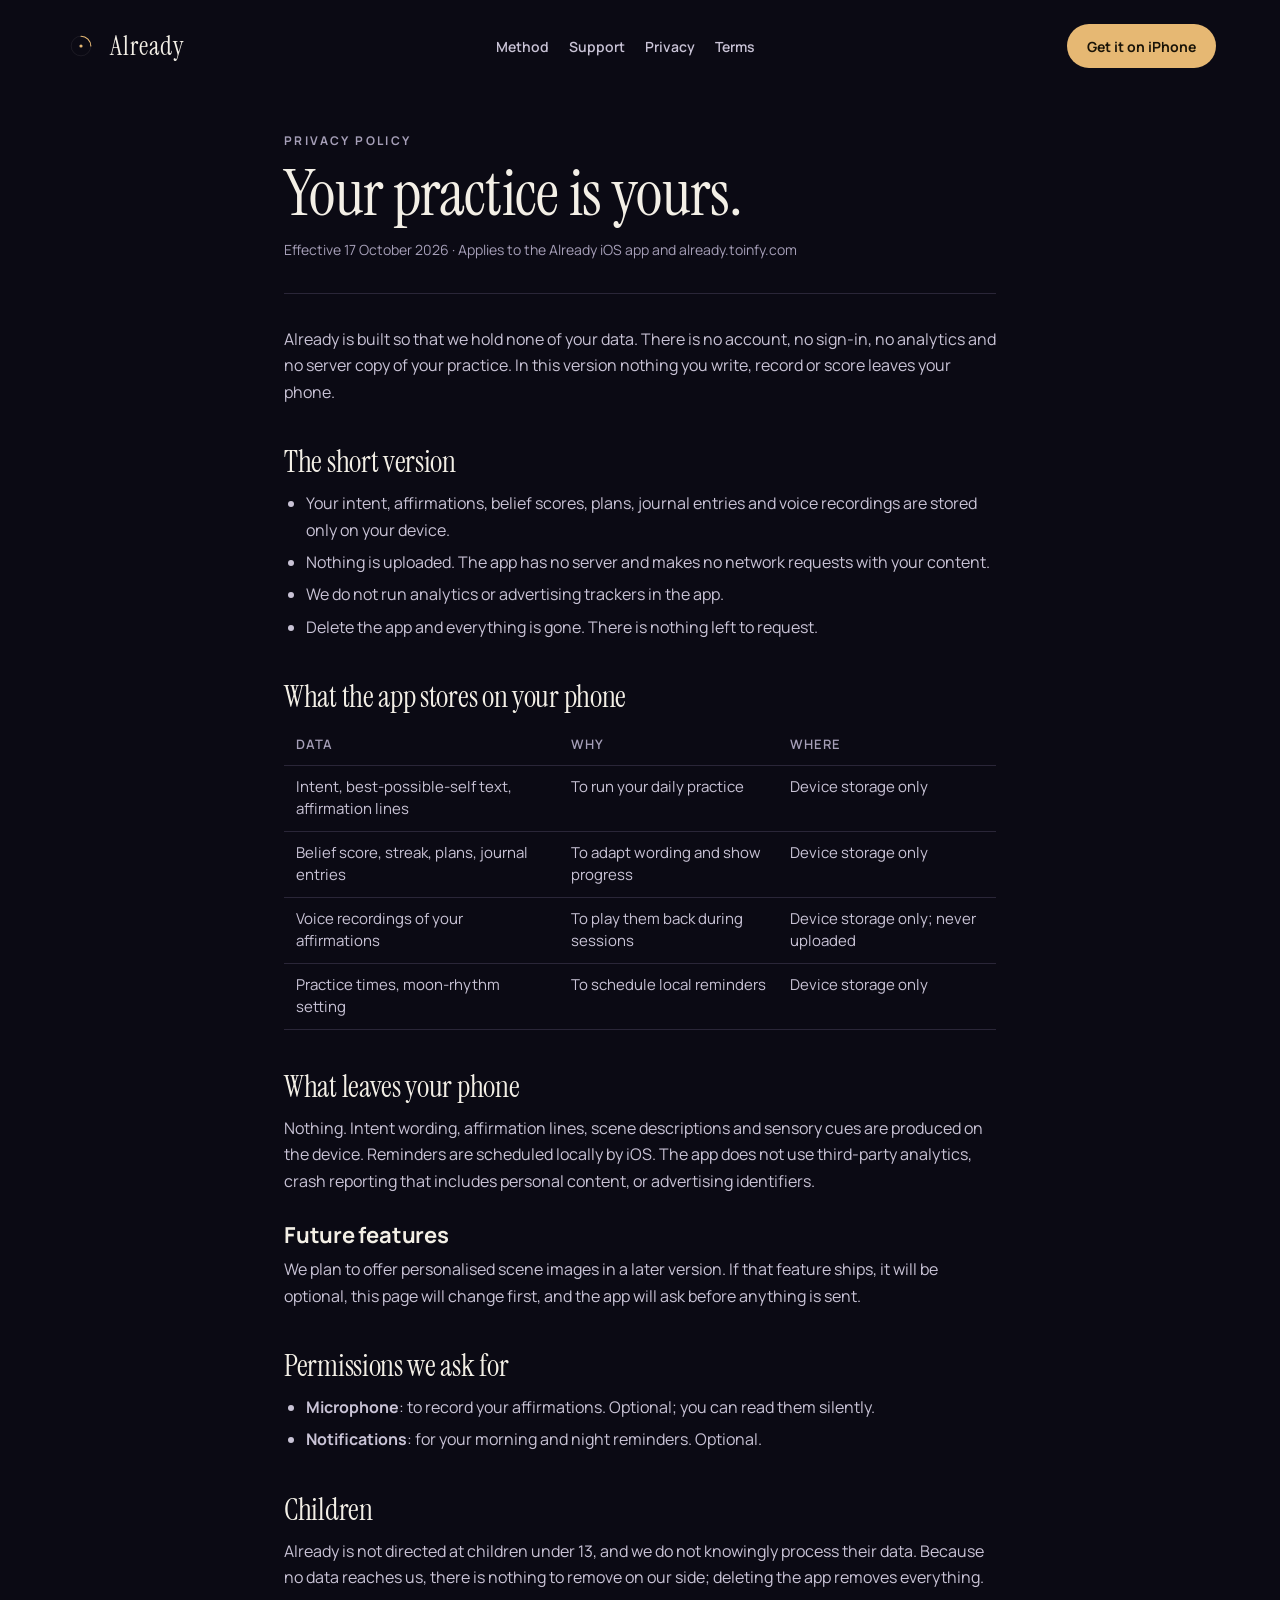
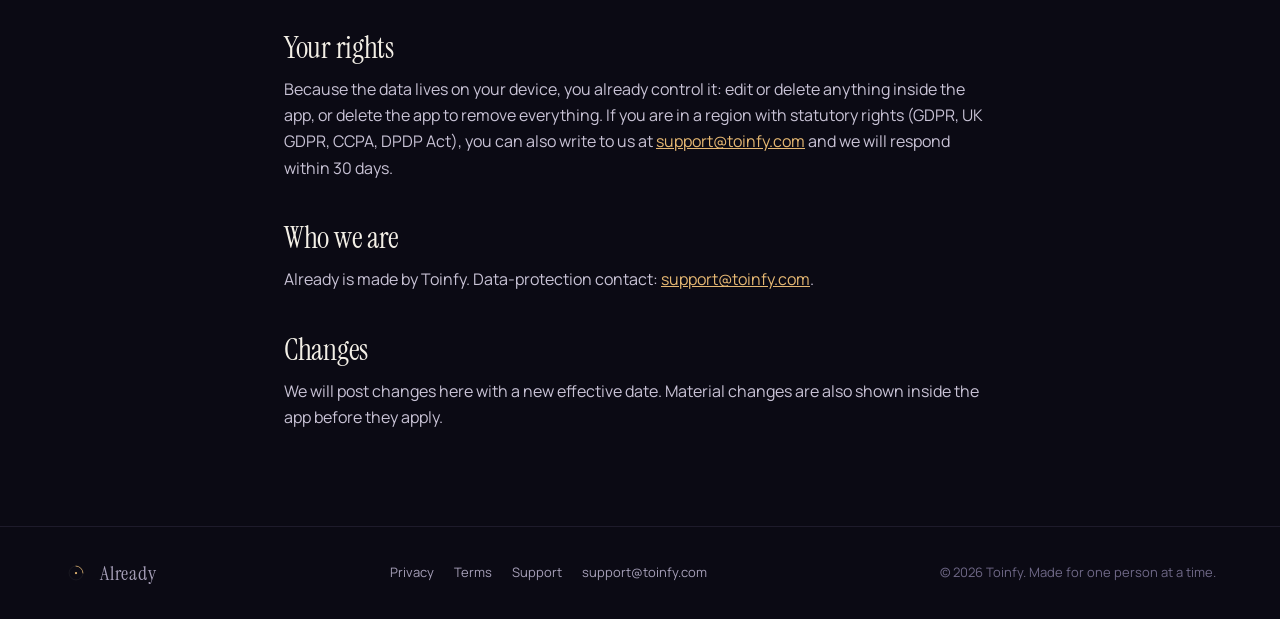
==== privacy.html @ 77ac3ea3 "Already landing site: home, privacy, terms, support" ====
<!doctype html>
<html lang="en">
<head>
<meta charset="utf-8">
<meta name="viewport" content="width=device-width, initial-scale=1">
<title>Privacy policy · Already</title>
<meta name="description" content="How Already handles your intent, voice recordings and journal. No account, nothing leaves your phone.">
<meta name="theme-color" content="#0B0A14">
<link rel="icon" href="favicon.svg" type="image/svg+xml">
<link rel="apple-touch-icon" href="apple-touch-icon.png">
<link rel="preconnect" href="https://fonts.googleapis.com">
<link rel="preconnect" href="https://fonts.gstatic.com" crossorigin>
<link rel="stylesheet" href="https://fonts.googleapis.com/css2?family=Instrument+Serif:ital@0;1&family=Manrope:wght@400;500;600;700&display=swap">
<link rel="stylesheet" href="styles.css">
</head>
<body>
<div class="wrap">
  <header class="site-header">
    <a class="brand" href="index.html" aria-label="Already home"><img src="mark.svg" alt="" width="34" height="34">Already</a>
    <nav class="nav" aria-label="Page">
      <a href="index.html#method">Method</a>
      <a href="support.html">Support</a>
      <a href="privacy.html">Privacy</a>
      <a href="terms.html">Terms</a>
    </nav>
    <a class="btn sm" href="index.html#download">Get it on iPhone</a>
  </header>
</div>
<main class="doc">
<header>
  <span class="eyebrow">Privacy policy</span>
  <h1>Your practice is yours.</h1>
  <p class="meta">Effective 17 October 2026 · Applies to the Already iOS app and already.toinfy.com</p>
</header>
<p>Already is built so that we hold none of your data. There is no account, no sign-in, no analytics and no server copy of your practice. In this version nothing you write, record or score leaves your phone.</p>

<h2>The short version</h2>
<ul>
  <li>Your intent, affirmations, belief scores, plans, journal entries and voice recordings are stored only on your device.</li>
  <li>Nothing is uploaded. The app has no server and makes no network requests with your content.</li>
  <li>We do not run analytics or advertising trackers in the app.</li>
  <li>Delete the app and everything is gone. There is nothing left to request.</li>
</ul>

<h2>What the app stores on your phone</h2>
<table>
  <tr><th>Data</th><th>Why</th><th>Where</th></tr>
  <tr><td>Intent, best-possible-self text, affirmation lines</td><td>To run your daily practice</td><td>Device storage only</td></tr>
  <tr><td>Belief score, streak, plans, journal entries</td><td>To adapt wording and show progress</td><td>Device storage only</td></tr>
  <tr><td>Voice recordings of your affirmations</td><td>To play them back during sessions</td><td>Device storage only; never uploaded</td></tr>
  <tr><td>Practice times, moon-rhythm setting</td><td>To schedule local reminders</td><td>Device storage only</td></tr>
</table>

<h2>What leaves your phone</h2>
<p>Nothing. Intent wording, affirmation lines, scene descriptions and sensory cues are produced on the device. Reminders are scheduled locally by iOS. The app does not use third-party analytics, crash reporting that includes personal content, or advertising identifiers.</p>
<h3>Future features</h3>
<p>We plan to offer personalised scene images in a later version. If that feature ships, it will be optional, this page will change first, and the app will ask before anything is sent.</p>

<h2>Permissions we ask for</h2>
<ul>
  <li><b>Microphone</b>: to record your affirmations. Optional; you can read them silently.</li>
  <li><b>Notifications</b>: for your morning and night reminders. Optional.</li>
</ul>

<h2>Children</h2>
<p>Already is not directed at children under 13, and we do not knowingly process their data. Because no data reaches us, there is nothing to remove on our side; deleting the app removes everything.</p>

<h2>Your rights</h2>
<p>Because the data lives on your device, you already control it: edit or delete anything inside the app, or delete the app to remove everything. If you are in a region with statutory rights (GDPR, UK GDPR, CCPA, DPDP Act), you can also write to us at <a href="mailto:support@toinfy.com">support@toinfy.com</a> and we will respond within 30 days.</p>

<h2>Who we are</h2>
<p>Already is made by Toinfy. Data-protection contact: <a href="mailto:support@toinfy.com">support@toinfy.com</a>.</p>

<h2>Changes</h2>
<p>We will post changes here with a new effective date. Material changes are also shown inside the app before they apply.</p>


</main>
<footer class="site-footer">
  <div class="wrap">
    <a class="brand" href="index.html"><img src="mark.svg" alt="" width="24" height="24">Already</a>
    <nav aria-label="Footer">
      <a href="privacy.html">Privacy</a>
      <a href="terms.html">Terms</a>
      <a href="support.html">Support</a>
      <a href="mailto:support@toinfy.com">support@toinfy.com</a>
    </nav>
    <span>© 2026 Toinfy. Made for one person at a time.</span>
  </div>
</footer>
</body>
</html>
---- styles.css ----
:root{--ground:#0B0A14;--ground-2:#0E0C18;--surface:#15131F;--surface-2:#1E1B2B;--tile:#2A2238;--line:#2A2638;--line-2:#3A3150;--text:#F3EFE6;--text-2:#C9C3D6;--muted:#A69FB8;--faint:#6F6887;--gold:#E6B873;--gold-2:#F3D08F;--lavender:#B9A7FF;--serif:'Instrument Serif',Georgia,serif;--sans:'Manrope',system-ui,-apple-system,sans-serif}
*{box-sizing:border-box}
html{scroll-behavior:smooth}
body{margin:0;background:var(--ground);color:var(--text);font-family:var(--sans);line-height:1.5;-webkit-font-smoothing:antialiased}
a{color:var(--gold)}a:hover{color:var(--gold-2)}
img,svg{display:block;max-width:100%}
h1,h2,h3{font-family:var(--serif);font-weight:400;margin:0;letter-spacing:-.01em}
p{margin:0}
.wrap{max-width:1200px;margin:0 auto;padding:0 24px}
.site-header{display:flex;align-items:center;justify-content:space-between;flex-wrap:wrap;gap:12px 24px;padding:24px 0}
.brand{display:inline-flex;align-items:center;gap:12px;color:var(--text);text-decoration:none;font-family:var(--serif);font-size:26px;letter-spacing:.04em}
.brand svg{width:34px;height:34px}
.nav{display:flex;flex-wrap:wrap;gap:4px 20px;font-size:14px;font-weight:600}
.nav a{color:var(--text-2);text-decoration:none;padding:10px 0}
.nav a:hover{color:var(--text)}
.btn{display:inline-flex;align-items:center;justify-content:center;gap:10px;height:58px;padding:0 30px;border-radius:29px;background:var(--gold);color:#1A1408;font-size:17px;font-weight:700;text-decoration:none;border:0;cursor:pointer;font-family:var(--sans)}
.btn:hover{background:var(--gold-2);color:#1A1408}
.btn.sm{height:44px;padding:0 20px;font-size:14px}
.btn.lg{height:62px;padding:0 36px;font-size:18px}
.btn.ghost{background:transparent;color:var(--text);border:1px solid var(--line-2)}
.btn.ghost:hover{background:var(--surface);color:var(--text)}
.eyebrow{font-size:12px;font-weight:700;letter-spacing:.2em;text-transform:uppercase;color:var(--muted)}
.hero{position:relative;overflow:hidden}
.hero .glow{position:absolute;left:50%;top:-260px;transform:translateX(-50%);width:1100px;height:900px;border-radius:50%;background:radial-gradient(closest-side,rgba(230,184,115,.2),rgba(230,184,115,0) 70%);pointer-events:none}
.hero .wrap{position:relative;display:flex;flex-wrap:wrap;align-items:center;gap:48px;padding-top:56px;padding-bottom:72px}
.hero-copy{flex:1 1 460px;min-width:0;display:flex;flex-direction:column;gap:26px}
.hero h1{font-size:clamp(56px,8vw,104px);line-height:.94;letter-spacing:-.015em}
.hero h1 em{color:var(--gold);font-style:italic}
.lede{max-width:520px;font-size:19px;color:var(--text-2)}
.cta-row{display:flex;flex-wrap:wrap;align-items:center;gap:14px}
.trust{display:flex;flex-wrap:wrap;gap:10px 22px;font-size:13px;color:var(--muted)}
.trust span{display:flex;align-items:center;gap:8px}
.trust span::before{content:"";width:6px;height:6px;border-radius:3px;background:var(--gold)}
.hero-phone{flex:0 1 420px;display:flex;justify-content:center;padding:24px 0}
section{border-top:1px solid #1E1B2B}
section.alt{background:var(--ground-2)}
.section{display:flex;flex-direction:column;gap:40px;padding-top:88px;padding-bottom:88px}
.section-head{display:flex;flex-wrap:wrap;align-items:flex-end;justify-content:space-between;gap:16px 40px}
.section-head h2{font-size:clamp(36px,4.5vw,56px);line-height:1;max-width:620px}
.section-head p{max-width:420px;font-size:16px;color:var(--muted)}
.cards{list-style:none;margin:0;padding:0;display:grid;grid-template-columns:repeat(auto-fit,minmax(240px,1fr));gap:14px}
.card{display:flex;flex-direction:column;gap:14px;padding:26px;border-radius:24px;background:var(--surface);border:1px solid var(--line)}
.card .tile{display:flex;align-items:center;justify-content:center;width:44px;height:44px;border-radius:14px;background:var(--tile)}
.card .tile svg{width:22px;height:22px}
.card .num{font-size:12px;font-weight:700;letter-spacing:.16em;text-transform:uppercase;color:var(--faint)}
.card h3{font-size:30px;line-height:1}
.card .t26{font-size:26px;line-height:1.1}
.card p{font-size:15px;color:var(--text-2)}
.card .cite{font-size:12px;font-weight:600;letter-spacing:.08em;text-transform:uppercase;color:var(--faint)}
.phones{display:flex;gap:40px;overflow-x:auto;padding:16px 4px 40px;align-items:flex-start;scroll-snap-type:x proximity}
.phones figure{margin:0;display:flex;flex-direction:column;gap:18px;flex-shrink:0;scroll-snap-align:start}
.phones figcaption{display:flex;flex-direction:column;gap:4px;max-width:390px}
.phones figcaption b{font-size:16px}
.phones figcaption span{font-size:14px;color:var(--muted)}
.phone{position:relative;width:390px;height:844px;border-radius:48px;overflow:hidden;background:var(--ground);border:1px solid var(--line-2);box-shadow:0 40px 80px rgba(0,0,0,.55);padding:64px 24px 36px;display:flex;flex-direction:column;gap:18px}
@media (max-width:440px){.phone{width:min(390px,calc(100vw - 48px));height:auto;min-height:720px}}
.p-row{display:flex;align-items:center;justify-content:space-between;gap:12px}
.p-eyebrow{font-size:12px;font-weight:600;letter-spacing:.18em;text-transform:uppercase;color:var(--muted)}
.p-h{font-family:var(--serif);font-size:40px;line-height:1}
.p-chip{display:inline-flex;align-items:center;gap:10px;padding:8px 14px 8px 10px;border-radius:20px;background:var(--surface);border:1px solid var(--line);font-size:13px;font-weight:600;color:var(--text-2);align-self:flex-start}
.p-moon{width:18px;height:18px;border-radius:9px;background:linear-gradient(90deg,var(--ground) 60%,var(--gold) 60%);border:1.5px solid var(--gold)}
.p-card{position:relative;overflow:hidden;display:flex;flex-direction:column;justify-content:space-between;gap:14px;padding:22px;border-radius:28px;background:var(--surface);border:1px solid var(--line-2)}
.p-card .p-glow{position:absolute;right:-80px;top:-80px;width:280px;height:280px;border-radius:50%;background:radial-gradient(closest-side,rgba(230,184,115,.3),rgba(230,184,115,0) 72%)}
.p-card>*{position:relative}
.p-card .lbl{font-size:12px;font-weight:700;letter-spacing:.16em;text-transform:uppercase;color:var(--gold)}
.p-card .big{font-family:var(--serif);font-size:34px;line-height:1.05}
.p-card .sub{font-size:14px;color:var(--muted)}
.p-pills{display:flex;gap:6px}
.p-pills span{font-size:12px;font-weight:600;padding:6px 10px;border-radius:10px;background:var(--surface-2);color:var(--text-2)}
.p-play{display:flex;align-items:center;justify-content:center;width:56px;height:56px;border-radius:28px;background:var(--gold)}
.p-box{display:flex;flex-direction:column;gap:12px;padding:18px 20px;border-radius:22px;background:var(--surface);border:1px solid var(--line)}
.p-box .lbl{font-size:12px;font-weight:700;letter-spacing:.16em;text-transform:uppercase;color:var(--muted)}
.p-box .q{font-family:var(--serif);font-size:22px;line-height:1.3}
.p-bar{position:relative;height:6px;border-radius:3px;background:var(--line)}
.p-bar i{position:absolute;left:0;top:0;height:6px;width:60%;border-radius:3px;background:var(--gold)}
.p-bar b{position:absolute;left:60%;top:-5px;width:16px;height:16px;margin-left:-8px;border-radius:8px;background:var(--text);border:3px solid var(--gold)}
.p-tabs{margin-top:auto;display:flex;justify-content:space-around;align-items:center;padding-top:14px;border-top:1px solid #1E1B2B;font-size:11px;font-weight:600;color:var(--faint)}
.p-tabs span{display:flex;flex-direction:column;align-items:center;gap:4px;width:72px}
.p-tabs span.on{color:var(--gold)}
.p-tabs svg{width:22px;height:22px}
.p-phases{list-style:none;margin:0;padding:0;display:flex;gap:14px;font-size:12px;font-weight:600;letter-spacing:.1em;text-transform:uppercase;color:var(--faint)}
.p-phases .on{color:var(--gold);font-weight:700}
.ring-wrap{position:relative;width:240px;height:240px;margin:20px auto 0;display:flex;align-items:center;justify-content:center}
.ring-wrap span{position:absolute;border-radius:50%}
.ring-1{width:240px;height:240px;border:1px solid rgba(230,184,115,.35);animation:breathe 8s ease-in-out infinite}
.ring-2{width:180px;height:180px;background:radial-gradient(closest-side,rgba(230,184,115,.45),rgba(230,184,115,.08) 75%,rgba(230,184,115,0));animation:breathe 8s ease-in-out infinite;animation-delay:-.6s}
.ring-dot{width:10px;height:10px;background:var(--gold)}
@keyframes breathe{0%,100%{transform:scale(.78);opacity:.55}50%{transform:scale(1);opacity:1}}
@media (prefers-reduced-motion:reduce){.ring-1,.ring-2{animation:none}}
.p-line{text-align:center;font-family:var(--serif);font-size:32px;line-height:1.18;padding:0 8px}
.p-hint{text-align:center;font-size:14px;color:var(--muted)}
.p-controls{display:flex;align-items:center;justify-content:center;gap:28px;margin-top:auto}
.p-controls span{display:flex;align-items:center;justify-content:center;width:52px;height:52px;border-radius:26px;border:1px solid var(--line);background:var(--surface)}
.p-controls span.main{width:76px;height:76px;border-radius:38px;background:var(--gold);border:0}
.p-controls svg{width:22px;height:22px}
.p-seg{display:flex;gap:6px;padding:4px;border-radius:14px;background:var(--surface);border:1px solid var(--line)}
.p-seg span{flex:1;height:36px;display:flex;align-items:center;justify-content:center;border-radius:10px;font-size:13px;font-weight:600;color:var(--muted)}
.p-seg span.on{background:var(--tile);color:var(--text);font-weight:700}
.p-scene{position:relative;height:340px;border-radius:28px;overflow:hidden;background:#110F1C;border:1px solid var(--line-2)}
.p-scene .sun{position:absolute;left:50%;top:58%;transform:translate(-50%,-50%);width:420px;height:420px;border-radius:50%;background:radial-gradient(closest-side,rgba(230,184,115,.55),rgba(230,184,115,.12) 45%,rgba(230,184,115,0) 70%)}
.p-scene .horizon{position:absolute;left:0;right:0;top:58%;height:1px;background:rgba(243,239,230,.35)}
.p-scene .floor{position:absolute;left:0;right:0;bottom:0;height:90px;background:var(--ground);border-top:1px solid rgba(243,239,230,.25)}
.p-scene .tag{position:absolute;left:16px;top:16px;display:flex;align-items:center;gap:8px;padding:8px 12px;border-radius:14px;background:rgba(11,10,20,.72);font-size:12px;font-weight:600}
.p-scene .cap{position:absolute;left:16px;right:16px;bottom:16px;display:flex;flex-direction:column;gap:4px}
.p-scene .cap small{font-size:11px;font-weight:700;letter-spacing:.14em;text-transform:uppercase;color:var(--gold)}
.p-scene .cap span{font-family:var(--serif);font-size:20px;line-height:1.25}
.p-sense{display:flex;flex-direction:column;border-radius:20px;background:var(--surface);border:1px solid var(--line);overflow:hidden}
.p-sense div{display:flex;gap:12px;padding:12px 16px;border-bottom:1px solid var(--line);font-size:14px;color:var(--text-2)}
.p-sense div:last-child{border-bottom:0}
.p-sense b{font-size:13px;color:var(--lavender);width:48px;flex-shrink:0}
.claim{display:flex;flex-wrap:wrap;align-items:center;gap:12px 24px;padding:22px 26px;border-radius:20px;border:1px dashed var(--line-2)}
.claim b{font-size:12px;font-weight:700;letter-spacing:.14em;text-transform:uppercase;color:var(--lavender)}
.claim span{flex:1 1 400px;font-size:15px;color:var(--muted)}
.faq-grid{display:flex;flex-wrap:wrap;gap:40px 64px;padding-top:88px;padding-bottom:88px}
.faq-grid h2{flex:0 1 320px;font-size:clamp(36px,4.5vw,56px);line-height:1}
.faq{flex:1 1 520px;min-width:0;display:flex;flex-direction:column}
.faq details{border-top:1px solid var(--line);padding:20px 0}
.faq details:last-child{border-bottom:1px solid var(--line)}
.faq summary{display:flex;align-items:center;justify-content:space-between;gap:16px;font-size:17px;font-weight:600;list-style:none;cursor:pointer}
.faq summary::-webkit-details-marker{display:none}
.faq summary svg{flex-shrink:0;transition:transform .2s}
.faq details[open] summary svg{transform:rotate(180deg)}
.faq p{margin-top:14px;font-size:15px;line-height:1.6;color:var(--muted)}
.download{position:relative;overflow:hidden}
.download .glow{position:absolute;left:50%;bottom:-420px;transform:translateX(-50%);width:1100px;height:800px;border-radius:50%;background:radial-gradient(closest-side,rgba(230,184,115,.22),rgba(230,184,115,0) 70%);pointer-events:none}
.download .wrap{position:relative;display:flex;flex-direction:column;align-items:center;text-align:center;gap:28px;max-width:760px;padding-top:110px;padding-bottom:96px}
.download h2{font-size:clamp(44px,6vw,80px);line-height:.96}
.download p{font-size:18px;color:var(--text-2)}
.notify{display:flex;flex-wrap:wrap;justify-content:center;gap:10px;width:100%;max-width:520px;margin-top:8px}
.notify label{width:100%;font-size:13px;color:var(--muted)}
.notify input{flex:1 1 260px;height:52px;padding:0 18px;border-radius:26px;border:1px solid var(--line);background:var(--surface);color:var(--text);font-family:var(--sans);font-size:15px;outline:none}
.notify input:focus{border-color:var(--gold)}
.notify button{height:52px;padding:0 22px;border-radius:26px;border:1px solid var(--line-2);background:transparent;color:var(--text);font-family:var(--sans);font-size:15px;font-weight:600;cursor:pointer}
.site-footer{border-top:1px solid #1E1B2B}
.site-footer .wrap{display:flex;flex-wrap:wrap;align-items:center;justify-content:space-between;gap:12px 24px;padding-top:28px;padding-bottom:28px;font-size:13px;color:var(--faint)}
.site-footer .brand{font-size:20px;color:var(--muted)}
.site-footer nav{display:flex;flex-wrap:wrap;gap:6px 20px}
.site-footer nav a{color:var(--muted);text-decoration:none;padding:8px 0}
.doc{max-width:760px;margin:0 auto;padding:40px 24px 96px}
.doc header{display:flex;flex-direction:column;gap:12px;padding-bottom:32px;border-bottom:1px solid var(--line);margin-bottom:32px}
.doc h1{font-size:clamp(40px,6vw,64px);line-height:1}
.doc .meta{font-size:14px;color:var(--muted)}
.doc h2{font-size:30px;line-height:1.1;margin:40px 0 12px}
.doc h3{font-size:22px;line-height:1.2;margin:28px 0 8px;font-family:var(--sans);font-weight:700}
.doc p,.doc li{font-size:16px;line-height:1.65;color:var(--text-2)}
.doc ul{padding-left:22px;margin:8px 0 16px}
.doc li{margin:6px 0}
.doc .note{padding:18px 20px;border-radius:16px;background:var(--surface);border:1px solid var(--line);color:var(--muted);font-size:15px}
.doc table{width:100%;border-collapse:collapse;font-size:15px;margin:12px 0 20px}
.doc th,.doc td{text-align:left;padding:10px 12px;border-bottom:1px solid var(--line);vertical-align:top;color:var(--text-2)}
.doc th{color:var(--muted);font-weight:600;font-size:13px;letter-spacing:.06em;text-transform:uppercase}
.doc .ph{color:var(--gold)}
.skip{position:absolute;left:-9999px;top:auto}
.skip:focus{left:24px;top:24px;background:var(--gold);color:#1A1408;padding:10px 14px;border-radius:10px;z-index:10}
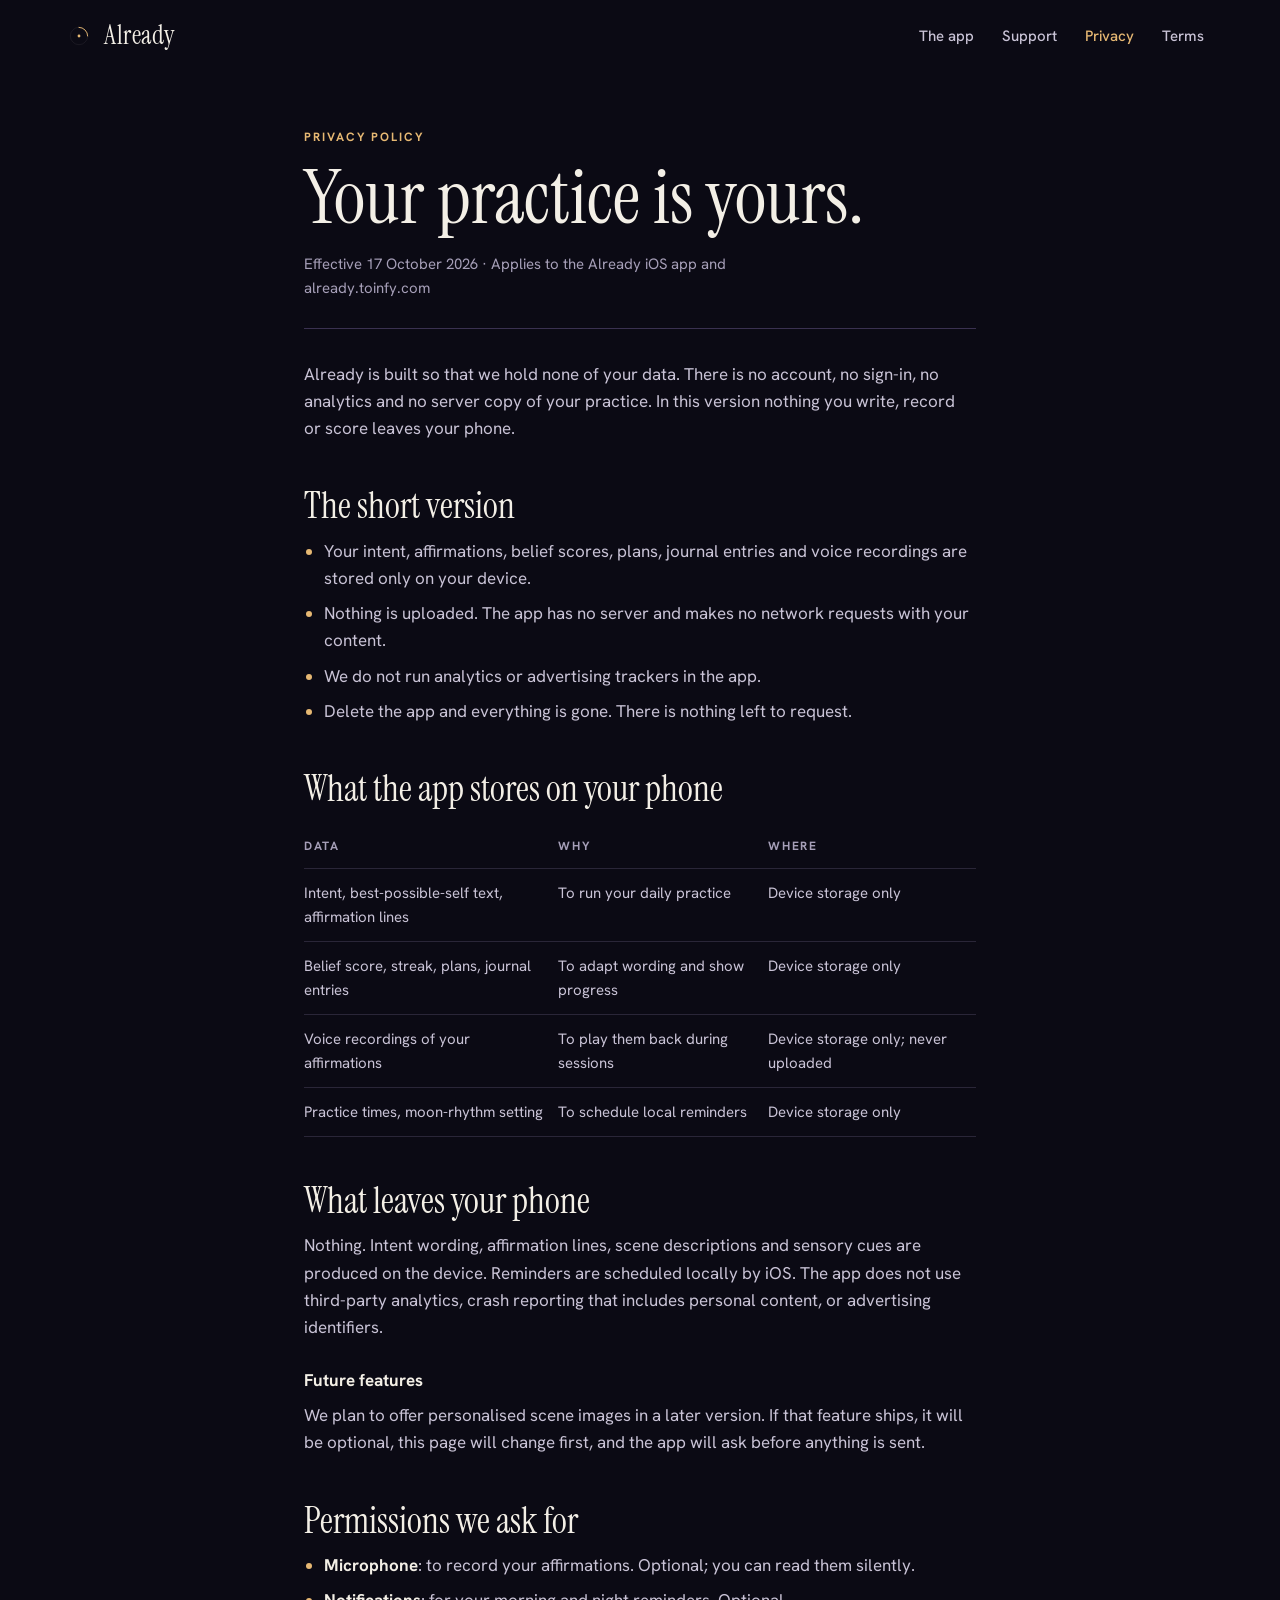
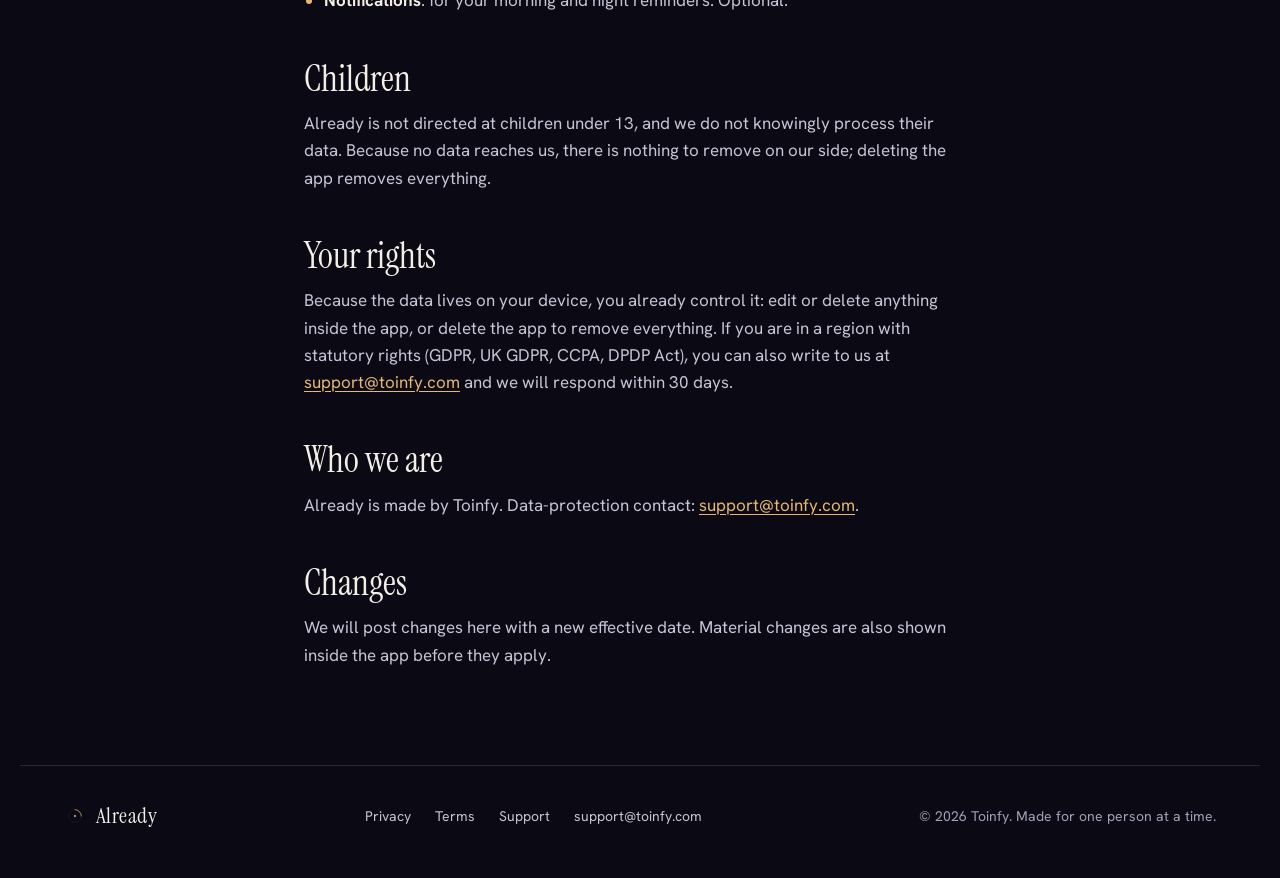
==== commit 0b4872e9: "Rebuild landing as the 'Seven minutes' static page - One morning session read as a clock, with worki" ====
--- a/privacy.html
+++ b/privacy.html
@@ -3,30 +3,33 @@
 <head>
 <meta charset="utf-8">
 <meta name="viewport" content="width=device-width, initial-scale=1">
+<meta http-equiv="Content-Security-Policy" content="default-src 'self'; script-src 'self'; style-src 'self'; img-src 'self'; font-src 'self'; connect-src 'none'; manifest-src 'self'; object-src 'none'; base-uri 'self'; form-action 'none'">
+<meta name="referrer" content="strict-origin-when-cross-origin">
 <title>Privacy policy · Already</title>
 <meta name="description" content="How Already handles your intent, voice recordings and journal. No account, nothing leaves your phone.">
+<link rel="canonical" href="https://already.toinfy.com/privacy.html">
 <meta name="theme-color" content="#0B0A14">
+<meta name="color-scheme" content="dark">
 <link rel="icon" href="favicon.svg" type="image/svg+xml">
+<link rel="icon" href="favicon-32.png" sizes="32x32" type="image/png">
 <link rel="apple-touch-icon" href="apple-touch-icon.png">
-<link rel="preconnect" href="https://fonts.googleapis.com">
-<link rel="preconnect" href="https://fonts.gstatic.com" crossorigin>
-<link rel="stylesheet" href="https://fonts.googleapis.com/css2?family=Instrument+Serif:ital@0;1&family=Manrope:wght@400;500;600;700&display=swap">
+<link rel="manifest" href="site.webmanifest">
+<link rel="preload" href="fonts/instrument-serif-latin-400-normal.woff2" as="font" type="font/woff2" crossorigin>
+<link rel="preload" href="fonts/hanken-grotesk-latin-wght.woff2" as="font" type="font/woff2" crossorigin>
 <link rel="stylesheet" href="styles.css">
 </head>
 <body>
-<div class="wrap">
-  <header class="site-header">
-    <a class="brand" href="index.html" aria-label="Already home"><img src="mark.svg" alt="" width="34" height="34">Already</a>
-    <nav class="nav" aria-label="Page">
-      <a href="index.html#method">Method</a>
-      <a href="support.html">Support</a>
-      <a href="privacy.html">Privacy</a>
-      <a href="terms.html">Terms</a>
-    </nav>
-    <a class="btn sm" href="index.html#download">Get it on iPhone</a>
-  </header>
-</div>
-<main class="doc">
+<a class="skip" href="#main">Skip to content</a>
+<header class="site-header">
+  <a class="brand" href="./" aria-label="Already, home"><img src="mark.svg" alt="" width="30" height="30">Already</a>
+  <nav class="site-nav" aria-label="Site">
+    <a class="wide-only" href="./">The app</a>
+    <a href="support.html">Support</a>
+    <a href="privacy.html" aria-current="page">Privacy</a>
+    <a href="terms.html">Terms</a>
+  </nav>
+</header>
+<main class="doc" id="main">
 <header>
   <span class="eyebrow">Privacy policy</span>
   <h1>Your practice is yours.</h1>
@@ -77,16 +80,14 @@
 
 </main>
 <footer class="site-footer">
-  <div class="wrap">
-    <a class="brand" href="index.html"><img src="mark.svg" alt="" width="24" height="24">Already</a>
-    <nav aria-label="Footer">
-      <a href="privacy.html">Privacy</a>
-      <a href="terms.html">Terms</a>
-      <a href="support.html">Support</a>
-      <a href="mailto:support@toinfy.com">support@toinfy.com</a>
-    </nav>
-    <span>© 2026 Toinfy. Made for one person at a time.</span>
-  </div>
+  <a class="brand brand-sm" href="./"><img src="mark.svg" alt="" width="22" height="22">Already</a>
+  <nav aria-label="Footer">
+    <a href="privacy.html">Privacy</a>
+    <a href="terms.html">Terms</a>
+    <a href="support.html">Support</a>
+    <a href="mailto:support@toinfy.com">support@toinfy.com</a>
+  </nav>
+  <p>© 2026 Toinfy. Made for one person at a time.</p>
 </footer>
 </body>
 </html>
--- a/styles.css
+++ b/styles.css
@@ -1,154 +1,583 @@
-:root{--ground:#0B0A14;--ground-2:#0E0C18;--surface:#15131F;--surface-2:#1E1B2B;--tile:#2A2238;--line:#2A2638;--line-2:#3A3150;--text:#F3EFE6;--text-2:#C9C3D6;--muted:#A69FB8;--faint:#6F6887;--gold:#E6B873;--gold-2:#F3D08F;--lavender:#B9A7FF;--serif:'Instrument Serif',Georgia,serif;--sans:'Manrope',system-ui,-apple-system,sans-serif}
-*{box-sizing:border-box}
-html{scroll-behavior:smooth}
-body{margin:0;background:var(--ground);color:var(--text);font-family:var(--sans);line-height:1.5;-webkit-font-smoothing:antialiased}
-a{color:var(--gold)}a:hover{color:var(--gold-2)}
-img,svg{display:block;max-width:100%}
-h1,h2,h3{font-family:var(--serif);font-weight:400;margin:0;letter-spacing:-.01em}
-p{margin:0}
-.wrap{max-width:1200px;margin:0 auto;padding:0 24px}
-.site-header{display:flex;align-items:center;justify-content:space-between;flex-wrap:wrap;gap:12px 24px;padding:24px 0}
-.brand{display:inline-flex;align-items:center;gap:12px;color:var(--text);text-decoration:none;font-family:var(--serif);font-size:26px;letter-spacing:.04em}
-.brand svg{width:34px;height:34px}
-.nav{display:flex;flex-wrap:wrap;gap:4px 20px;font-size:14px;font-weight:600}
-.nav a{color:var(--text-2);text-decoration:none;padding:10px 0}
-.nav a:hover{color:var(--text)}
-.btn{display:inline-flex;align-items:center;justify-content:center;gap:10px;height:58px;padding:0 30px;border-radius:29px;background:var(--gold);color:#1A1408;font-size:17px;font-weight:700;text-decoration:none;border:0;cursor:pointer;font-family:var(--sans)}
-.btn:hover{background:var(--gold-2);color:#1A1408}
-.btn.sm{height:44px;padding:0 20px;font-size:14px}
-.btn.lg{height:62px;padding:0 36px;font-size:18px}
-.btn.ghost{background:transparent;color:var(--text);border:1px solid var(--line-2)}
-.btn.ghost:hover{background:var(--surface);color:var(--text)}
-.eyebrow{font-size:12px;font-weight:700;letter-spacing:.2em;text-transform:uppercase;color:var(--muted)}
-.hero{position:relative;overflow:hidden}
-.hero .glow{position:absolute;left:50%;top:-260px;transform:translateX(-50%);width:1100px;height:900px;border-radius:50%;background:radial-gradient(closest-side,rgba(230,184,115,.2),rgba(230,184,115,0) 70%);pointer-events:none}
-.hero .wrap{position:relative;display:flex;flex-wrap:wrap;align-items:center;gap:48px;padding-top:56px;padding-bottom:72px}
-.hero-copy{flex:1 1 460px;min-width:0;display:flex;flex-direction:column;gap:26px}
-.hero h1{font-size:clamp(56px,8vw,104px);line-height:.94;letter-spacing:-.015em}
-.hero h1 em{color:var(--gold);font-style:italic}
-.lede{max-width:520px;font-size:19px;color:var(--text-2)}
-.cta-row{display:flex;flex-wrap:wrap;align-items:center;gap:14px}
-.trust{display:flex;flex-wrap:wrap;gap:10px 22px;font-size:13px;color:var(--muted)}
-.trust span{display:flex;align-items:center;gap:8px}
-.trust span::before{content:"";width:6px;height:6px;border-radius:3px;background:var(--gold)}
-.hero-phone{flex:0 1 420px;display:flex;justify-content:center;padding:24px 0}
-section{border-top:1px solid #1E1B2B}
-section.alt{background:var(--ground-2)}
-.section{display:flex;flex-direction:column;gap:40px;padding-top:88px;padding-bottom:88px}
-.section-head{display:flex;flex-wrap:wrap;align-items:flex-end;justify-content:space-between;gap:16px 40px}
-.section-head h2{font-size:clamp(36px,4.5vw,56px);line-height:1;max-width:620px}
-.section-head p{max-width:420px;font-size:16px;color:var(--muted)}
-.cards{list-style:none;margin:0;padding:0;display:grid;grid-template-columns:repeat(auto-fit,minmax(240px,1fr));gap:14px}
-.card{display:flex;flex-direction:column;gap:14px;padding:26px;border-radius:24px;background:var(--surface);border:1px solid var(--line)}
-.card .tile{display:flex;align-items:center;justify-content:center;width:44px;height:44px;border-radius:14px;background:var(--tile)}
-.card .tile svg{width:22px;height:22px}
-.card .num{font-size:12px;font-weight:700;letter-spacing:.16em;text-transform:uppercase;color:var(--faint)}
-.card h3{font-size:30px;line-height:1}
-.card .t26{font-size:26px;line-height:1.1}
-.card p{font-size:15px;color:var(--text-2)}
-.card .cite{font-size:12px;font-weight:600;letter-spacing:.08em;text-transform:uppercase;color:var(--faint)}
-.phones{display:flex;gap:40px;overflow-x:auto;padding:16px 4px 40px;align-items:flex-start;scroll-snap-type:x proximity}
-.phones figure{margin:0;display:flex;flex-direction:column;gap:18px;flex-shrink:0;scroll-snap-align:start}
-.phones figcaption{display:flex;flex-direction:column;gap:4px;max-width:390px}
-.phones figcaption b{font-size:16px}
-.phones figcaption span{font-size:14px;color:var(--muted)}
-.phone{position:relative;width:390px;height:844px;border-radius:48px;overflow:hidden;background:var(--ground);border:1px solid var(--line-2);box-shadow:0 40px 80px rgba(0,0,0,.55);padding:64px 24px 36px;display:flex;flex-direction:column;gap:18px}
-@media (max-width:440px){.phone{width:min(390px,calc(100vw - 48px));height:auto;min-height:720px}}
-.p-row{display:flex;align-items:center;justify-content:space-between;gap:12px}
-.p-eyebrow{font-size:12px;font-weight:600;letter-spacing:.18em;text-transform:uppercase;color:var(--muted)}
-.p-h{font-family:var(--serif);font-size:40px;line-height:1}
-.p-chip{display:inline-flex;align-items:center;gap:10px;padding:8px 14px 8px 10px;border-radius:20px;background:var(--surface);border:1px solid var(--line);font-size:13px;font-weight:600;color:var(--text-2);align-self:flex-start}
-.p-moon{width:18px;height:18px;border-radius:9px;background:linear-gradient(90deg,var(--ground) 60%,var(--gold) 60%);border:1.5px solid var(--gold)}
-.p-card{position:relative;overflow:hidden;display:flex;flex-direction:column;justify-content:space-between;gap:14px;padding:22px;border-radius:28px;background:var(--surface);border:1px solid var(--line-2)}
-.p-card .p-glow{position:absolute;right:-80px;top:-80px;width:280px;height:280px;border-radius:50%;background:radial-gradient(closest-side,rgba(230,184,115,.3),rgba(230,184,115,0) 72%)}
-.p-card>*{position:relative}
-.p-card .lbl{font-size:12px;font-weight:700;letter-spacing:.16em;text-transform:uppercase;color:var(--gold)}
-.p-card .big{font-family:var(--serif);font-size:34px;line-height:1.05}
-.p-card .sub{font-size:14px;color:var(--muted)}
-.p-pills{display:flex;gap:6px}
-.p-pills span{font-size:12px;font-weight:600;padding:6px 10px;border-radius:10px;background:var(--surface-2);color:var(--text-2)}
-.p-play{display:flex;align-items:center;justify-content:center;width:56px;height:56px;border-radius:28px;background:var(--gold)}
-.p-box{display:flex;flex-direction:column;gap:12px;padding:18px 20px;border-radius:22px;background:var(--surface);border:1px solid var(--line)}
-.p-box .lbl{font-size:12px;font-weight:700;letter-spacing:.16em;text-transform:uppercase;color:var(--muted)}
-.p-box .q{font-family:var(--serif);font-size:22px;line-height:1.3}
-.p-bar{position:relative;height:6px;border-radius:3px;background:var(--line)}
-.p-bar i{position:absolute;left:0;top:0;height:6px;width:60%;border-radius:3px;background:var(--gold)}
-.p-bar b{position:absolute;left:60%;top:-5px;width:16px;height:16px;margin-left:-8px;border-radius:8px;background:var(--text);border:3px solid var(--gold)}
-.p-tabs{margin-top:auto;display:flex;justify-content:space-around;align-items:center;padding-top:14px;border-top:1px solid #1E1B2B;font-size:11px;font-weight:600;color:var(--faint)}
-.p-tabs span{display:flex;flex-direction:column;align-items:center;gap:4px;width:72px}
-.p-tabs span.on{color:var(--gold)}
-.p-tabs svg{width:22px;height:22px}
-.p-phases{list-style:none;margin:0;padding:0;display:flex;gap:14px;font-size:12px;font-weight:600;letter-spacing:.1em;text-transform:uppercase;color:var(--faint)}
-.p-phases .on{color:var(--gold);font-weight:700}
-.ring-wrap{position:relative;width:240px;height:240px;margin:20px auto 0;display:flex;align-items:center;justify-content:center}
-.ring-wrap span{position:absolute;border-radius:50%}
-.ring-1{width:240px;height:240px;border:1px solid rgba(230,184,115,.35);animation:breathe 8s ease-in-out infinite}
-.ring-2{width:180px;height:180px;background:radial-gradient(closest-side,rgba(230,184,115,.45),rgba(230,184,115,.08) 75%,rgba(230,184,115,0));animation:breathe 8s ease-in-out infinite;animation-delay:-.6s}
-.ring-dot{width:10px;height:10px;background:var(--gold)}
-@keyframes breathe{0%,100%{transform:scale(.78);opacity:.55}50%{transform:scale(1);opacity:1}}
-@media (prefers-reduced-motion:reduce){.ring-1,.ring-2{animation:none}}
-.p-line{text-align:center;font-family:var(--serif);font-size:32px;line-height:1.18;padding:0 8px}
-.p-hint{text-align:center;font-size:14px;color:var(--muted)}
-.p-controls{display:flex;align-items:center;justify-content:center;gap:28px;margin-top:auto}
-.p-controls span{display:flex;align-items:center;justify-content:center;width:52px;height:52px;border-radius:26px;border:1px solid var(--line);background:var(--surface)}
-.p-controls span.main{width:76px;height:76px;border-radius:38px;background:var(--gold);border:0}
-.p-controls svg{width:22px;height:22px}
-.p-seg{display:flex;gap:6px;padding:4px;border-radius:14px;background:var(--surface);border:1px solid var(--line)}
-.p-seg span{flex:1;height:36px;display:flex;align-items:center;justify-content:center;border-radius:10px;font-size:13px;font-weight:600;color:var(--muted)}
-.p-seg span.on{background:var(--tile);color:var(--text);font-weight:700}
-.p-scene{position:relative;height:340px;border-radius:28px;overflow:hidden;background:#110F1C;border:1px solid var(--line-2)}
-.p-scene .sun{position:absolute;left:50%;top:58%;transform:translate(-50%,-50%);width:420px;height:420px;border-radius:50%;background:radial-gradient(closest-side,rgba(230,184,115,.55),rgba(230,184,115,.12) 45%,rgba(230,184,115,0) 70%)}
-.p-scene .horizon{position:absolute;left:0;right:0;top:58%;height:1px;background:rgba(243,239,230,.35)}
-.p-scene .floor{position:absolute;left:0;right:0;bottom:0;height:90px;background:var(--ground);border-top:1px solid rgba(243,239,230,.25)}
-.p-scene .tag{position:absolute;left:16px;top:16px;display:flex;align-items:center;gap:8px;padding:8px 12px;border-radius:14px;background:rgba(11,10,20,.72);font-size:12px;font-weight:600}
-.p-scene .cap{position:absolute;left:16px;right:16px;bottom:16px;display:flex;flex-direction:column;gap:4px}
-.p-scene .cap small{font-size:11px;font-weight:700;letter-spacing:.14em;text-transform:uppercase;color:var(--gold)}
-.p-scene .cap span{font-family:var(--serif);font-size:20px;line-height:1.25}
-.p-sense{display:flex;flex-direction:column;border-radius:20px;background:var(--surface);border:1px solid var(--line);overflow:hidden}
-.p-sense div{display:flex;gap:12px;padding:12px 16px;border-bottom:1px solid var(--line);font-size:14px;color:var(--text-2)}
-.p-sense div:last-child{border-bottom:0}
-.p-sense b{font-size:13px;color:var(--lavender);width:48px;flex-shrink:0}
-.claim{display:flex;flex-wrap:wrap;align-items:center;gap:12px 24px;padding:22px 26px;border-radius:20px;border:1px dashed var(--line-2)}
-.claim b{font-size:12px;font-weight:700;letter-spacing:.14em;text-transform:uppercase;color:var(--lavender)}
-.claim span{flex:1 1 400px;font-size:15px;color:var(--muted)}
-.faq-grid{display:flex;flex-wrap:wrap;gap:40px 64px;padding-top:88px;padding-bottom:88px}
-.faq-grid h2{flex:0 1 320px;font-size:clamp(36px,4.5vw,56px);line-height:1}
-.faq{flex:1 1 520px;min-width:0;display:flex;flex-direction:column}
-.faq details{border-top:1px solid var(--line);padding:20px 0}
-.faq details:last-child{border-bottom:1px solid var(--line)}
-.faq summary{display:flex;align-items:center;justify-content:space-between;gap:16px;font-size:17px;font-weight:600;list-style:none;cursor:pointer}
-.faq summary::-webkit-details-marker{display:none}
-.faq summary svg{flex-shrink:0;transition:transform .2s}
-.faq details[open] summary svg{transform:rotate(180deg)}
-.faq p{margin-top:14px;font-size:15px;line-height:1.6;color:var(--muted)}
-.download{position:relative;overflow:hidden}
-.download .glow{position:absolute;left:50%;bottom:-420px;transform:translateX(-50%);width:1100px;height:800px;border-radius:50%;background:radial-gradient(closest-side,rgba(230,184,115,.22),rgba(230,184,115,0) 70%);pointer-events:none}
-.download .wrap{position:relative;display:flex;flex-direction:column;align-items:center;text-align:center;gap:28px;max-width:760px;padding-top:110px;padding-bottom:96px}
-.download h2{font-size:clamp(44px,6vw,80px);line-height:.96}
-.download p{font-size:18px;color:var(--text-2)}
-.notify{display:flex;flex-wrap:wrap;justify-content:center;gap:10px;width:100%;max-width:520px;margin-top:8px}
-.notify label{width:100%;font-size:13px;color:var(--muted)}
-.notify input{flex:1 1 260px;height:52px;padding:0 18px;border-radius:26px;border:1px solid var(--line);background:var(--surface);color:var(--text);font-family:var(--sans);font-size:15px;outline:none}
-.notify input:focus{border-color:var(--gold)}
-.notify button{height:52px;padding:0 22px;border-radius:26px;border:1px solid var(--line-2);background:transparent;color:var(--text);font-family:var(--sans);font-size:15px;font-weight:600;cursor:pointer}
-.site-footer{border-top:1px solid #1E1B2B}
-.site-footer .wrap{display:flex;flex-wrap:wrap;align-items:center;justify-content:space-between;gap:12px 24px;padding-top:28px;padding-bottom:28px;font-size:13px;color:var(--faint)}
-.site-footer .brand{font-size:20px;color:var(--muted)}
-.site-footer nav{display:flex;flex-wrap:wrap;gap:6px 20px}
-.site-footer nav a{color:var(--muted);text-decoration:none;padding:8px 0}
-.doc{max-width:760px;margin:0 auto;padding:40px 24px 96px}
-.doc header{display:flex;flex-direction:column;gap:12px;padding-bottom:32px;border-bottom:1px solid var(--line);margin-bottom:32px}
-.doc h1{font-size:clamp(40px,6vw,64px);line-height:1}
-.doc .meta{font-size:14px;color:var(--muted)}
-.doc h2{font-size:30px;line-height:1.1;margin:40px 0 12px}
-.doc h3{font-size:22px;line-height:1.2;margin:28px 0 8px;font-family:var(--sans);font-weight:700}
-.doc p,.doc li{font-size:16px;line-height:1.65;color:var(--text-2)}
-.doc ul{padding-left:22px;margin:8px 0 16px}
-.doc li{margin:6px 0}
-.doc .note{padding:18px 20px;border-radius:16px;background:var(--surface);border:1px solid var(--line);color:var(--muted);font-size:15px}
-.doc table{width:100%;border-collapse:collapse;font-size:15px;margin:12px 0 20px}
-.doc th,.doc td{text-align:left;padding:10px 12px;border-bottom:1px solid var(--line);vertical-align:top;color:var(--text-2)}
-.doc th{color:var(--muted);font-weight:600;font-size:13px;letter-spacing:.06em;text-transform:uppercase}
-.doc .ph{color:var(--gold)}
-.skip{position:absolute;left:-9999px;top:auto}
-.skip:focus{left:24px;top:24px;background:var(--gold);color:#1A1408;padding:10px 14px;border-radius:10px;z-index:10}
+/* Already. "Seven minutes": the page is one morning session, read as a clock from 0:00 to 7:00. */
+
+@font-face {
+  font-family: "Instrument Serif";
+  src: url("fonts/instrument-serif-latin-400-normal.woff2") format("woff2");
+  font-weight: 400; font-style: normal; font-display: swap;
+}
+@font-face {
+  font-family: "Instrument Serif";
+  src: url("fonts/instrument-serif-latin-400-italic.woff2") format("woff2");
+  font-weight: 400; font-style: italic; font-display: swap;
+}
+@font-face {
+  font-family: "Hanken Grotesk";
+  src: url("fonts/hanken-grotesk-latin-wght.woff2") format("woff2");
+  font-weight: 100 900; font-style: normal; font-display: swap;
+}
+
+:root {
+  --ground: #0B0A14;
+  --scene: #110F1C;
+  --surface: #15131F;
+  --raised: #1E1B2B;
+  --picked: #2B2340;
+  --line: #2A2638;
+  --line-strong: #3A3150;
+  --text: #F3EFE6;
+  --soft: #C9C3D6;
+  --muted: #A69FB8;
+  --gold: #E6B873;
+  --gold-hi: #F3D08F;
+  --on-gold: #1A1408;
+  --lav: #B9A7FF;
+  --serif: "Instrument Serif", "Iowan Old Style", Georgia, serif;
+  --sans: "Hanken Grotesk", ui-sans-serif, system-ui, -apple-system, "Segoe UI", sans-serif;
+  --gut: 16px;
+  --bar: 58px;
+  color-scheme: dark;
+}
+@media (min-width: 600px) { :root { --gut: 28px; } }
+@media (min-width: 960px) { :root { --gut: 44px; } }
+
+*, *::before, *::after { box-sizing: border-box; }
+html { -webkit-text-size-adjust: 100%; text-size-adjust: 100%; background: var(--ground); }
+@media (prefers-reduced-motion: no-preference) { html { scroll-behavior: smooth; } }
+body {
+  margin: 0;
+  background: var(--ground);
+  color: var(--soft);
+  font-family: var(--sans);
+  font-size: 17px;
+  line-height: 1.6;
+  font-feature-settings: "ss01";
+  overflow-x: clip;
+}
+img, svg { display: block; max-width: 100%; }
+a { color: var(--gold); text-underline-offset: 3px; text-decoration-thickness: 1px; }
+a:hover { color: var(--gold-hi); }
+p { margin: 0; }
+h1, h2, h3 { margin: 0; font-weight: 400; color: var(--text); }
+:focus-visible { outline: 2px solid var(--gold); outline-offset: 3px; border-radius: 6px; }
+
+.vh {
+  position: absolute !important; width: 1px; height: 1px; padding: 0; margin: -1px;
+  overflow: hidden; clip: rect(0 0 0 0); white-space: nowrap; border: 0;
+}
+.skip {
+  position: absolute; left: var(--gut); top: -60px; z-index: 50;
+  background: var(--gold); color: var(--on-gold); padding: 12px 16px; border-radius: 10px; font-weight: 700; text-decoration: none;
+}
+.skip:focus { top: 12px; }
+.nojs-only { display: none; }
+.no-js .nojs-only { display: block; }
+
+/* Header and footer ------------------------------------------------------ */
+
+.site-header {
+  display: flex; align-items: center; justify-content: space-between; gap: 16px;
+  max-width: 1240px; margin: 0 auto; padding: 14px var(--gut);
+}
+.brand {
+  display: inline-flex; align-items: center; gap: 10px; min-height: 44px;
+  font-family: var(--serif); font-size: 26px; letter-spacing: 0.02em; color: var(--text); text-decoration: none;
+}
+.brand:hover { color: var(--text); }
+.brand-sm { font-size: 22px; }
+.site-nav { display: flex; gap: 4px; }
+.site-nav a {
+  display: inline-flex; align-items: center; min-height: 44px; padding: 0 12px;
+  color: var(--soft); text-decoration: none; font-size: 15px; font-weight: 500; border-radius: 10px;
+}
+.site-nav a:hover { color: var(--text); }
+.site-nav a[aria-current="page"] { color: var(--gold); }
+.wide-only { display: none !important; }
+@media (min-width: 760px) { .wide-only { display: inline-flex !important; } }
+
+.site-footer {
+  border-top: 1px solid var(--line);
+  max-width: 1240px; margin: 0 auto; padding: 28px var(--gut) 40px;
+  display: flex; flex-wrap: wrap; align-items: center; justify-content: space-between; gap: 12px 28px;
+  font-size: 14px; color: var(--muted);
+}
+.site-footer nav { display: flex; flex-wrap: wrap; gap: 0 4px; margin-left: -10px; }
+.site-footer nav a {
+  display: inline-flex; align-items: center; min-height: 44px; padding: 0 10px;
+  color: var(--soft); text-decoration: none;
+}
+.site-footer nav a:hover { color: var(--gold); }
+
+/* Shared bits ------------------------------------------------------------ */
+
+.eyebrow, .phase-len, .cues-label, .plan-label, .refs-title, .track-label {
+  font-family: var(--sans); font-size: 12px; font-weight: 700; letter-spacing: 0.16em; text-transform: uppercase; color: var(--muted);
+}
+.store {
+  display: inline-flex; align-items: center; gap: 12px; min-height: 56px; padding: 0 26px;
+  border: 1px solid rgba(230, 184, 115, 0.55); border-radius: 999px;
+  color: var(--gold); font-weight: 600; font-size: 16px; letter-spacing: 0.01em; cursor: default;
+}
+.store::before {
+  content: ""; width: 8px; height: 8px; border-radius: 50%; background: var(--gold);
+  box-shadow: 0 0 0 4px rgba(230, 184, 115, 0.16);
+}
+.text-link {
+  display: inline-flex; align-items: center; gap: 8px; min-height: 44px; color: var(--soft); text-decoration: none; font-weight: 500;
+}
+.text-link:hover { color: var(--text); }
+.fine { font-size: 14px; line-height: 1.55; color: var(--muted); max-width: 60ch; }
+.demo-note { font-size: 14px; line-height: 1.55; color: var(--muted); }
+
+/* Hero: the horizon ------------------------------------------------------ */
+
+.dawn {
+  position: relative;
+  display: grid;
+  grid-template-areas: "copy" "sky" "line" "facts";
+  max-width: 1240px; margin: 0 auto;
+  padding: clamp(28px, 7vh, 88px) var(--gut) 0;
+}
+.dawn-copy { grid-area: copy; position: relative; z-index: 2; max-width: 640px; }
+.dawn-copy .eyebrow { color: var(--gold); }
+.dawn h1 {
+  margin: 18px 0 22px;
+  font-family: var(--serif); font-size: clamp(60px, 13vw, 128px); line-height: 0.92; letter-spacing: -0.015em;
+}
+.dawn h1 em { font-style: italic; color: var(--gold); }
+.lede { font-size: clamp(17px, 2vw, 20px); line-height: 1.55; max-width: 34ch; color: var(--soft); }
+.cta { display: flex; flex-wrap: wrap; align-items: center; gap: 14px 24px; margin-top: 32px; }
+
+.dawn-sky {
+  grid-area: sky; align-self: end; justify-self: center;
+  width: min(100%, 460px); aspect-ratio: 2 / 1; overflow: hidden; margin-top: 40px;
+}
+.sun, .sun svg { width: 100%; height: 100%; }
+@media (prefers-reduced-motion: no-preference) {
+  .sun { animation: rise 2.8s cubic-bezier(.2, .7, .2, 1) both; }
+}
+@keyframes rise { from { transform: translateY(46%); opacity: 0.2; } to { transform: none; opacity: 1; } }
+
+.horizon {
+  grid-area: line; position: relative; height: 1px; margin: 0 calc(var(--gut) * -1);
+  background: linear-gradient(90deg, rgba(243,239,230,0) 0%, rgba(243,239,230,0.38) 18%, rgba(243,239,230,0.38) 82%, rgba(243,239,230,0) 100%);
+}
+.horizon::after {
+  content: ""; position: absolute; left: 10%; right: 10%; top: 1px; height: 90px;
+  background: radial-gradient(50% 100% at 50% 0%, rgba(230,184,115,0.10), rgba(230,184,115,0));
+  pointer-events: none;
+}
+.ground-facts {
+  grid-area: facts; list-style: none; margin: 0; padding: 26px 0 72px;
+  display: grid; gap: 14px; font-size: 15px; color: var(--muted);
+}
+.ground-facts b { display: block; font-family: var(--serif); font-weight: 400; font-size: 22px; color: var(--text); line-height: 1.2; }
+
+@media (min-width: 900px) {
+  .dawn {
+    grid-template-columns: minmax(0, 1.05fr) minmax(0, 1fr);
+    grid-template-areas: "copy sky" "line line" "facts facts";
+    min-height: min(calc(100svh - 72px), 860px);
+    align-content: end;
+  }
+  .dawn-sky { width: 100%; max-width: 600px; justify-self: end; margin-top: 0; }
+  .ground-facts { grid-template-columns: repeat(3, minmax(0, 1fr)); gap: 32px; padding-bottom: 96px; }
+  .dawn-copy { padding-bottom: 56px; }
+}
+
+/* The session: rail + phases --------------------------------------------- */
+
+.session { position: relative; max-width: 1240px; margin: 0 auto; padding: 0 var(--gut); }
+
+/* Minute track: top bar below 960px */
+.track {
+  position: sticky; top: 0; z-index: 20;
+  margin: 0 calc(var(--gut) * -1); padding: 4px var(--gut) 0;
+  background: rgba(11, 10, 20, 0.94);
+  border-bottom: 1px solid var(--line);
+}
+@supports (backdrop-filter: blur(8px)) or (-webkit-backdrop-filter: blur(8px)) {
+  .track { background: rgba(11, 10, 20, 0.82); -webkit-backdrop-filter: blur(10px); backdrop-filter: blur(10px); }
+}
+.track-head { display: none; }
+.track-list { list-style: none; margin: 0; padding: 0; display: flex; }
+.seg { position: relative; min-width: 0; border-bottom: 2px solid var(--line-strong); }
+.seg-1 { flex: 1 1 0; min-width: 60px; }
+.seg-2 { flex: 2 1 0; }
+.seg-end { flex: 0 0 auto; border-bottom-color: transparent; }
+.seg::before {
+  content: ""; position: absolute; left: 0; bottom: -2px; width: 1px; height: 10px; background: var(--muted);
+}
+.seg-end::before { left: 0; }
+.seg a {
+  display: flex; flex-direction: column; justify-content: flex-end; min-height: 50px; padding: 4px 6px 8px 7px;
+  color: var(--soft); text-decoration: none; line-height: 1.15; border-radius: 6px;
+}
+.seg .t { font-size: 11px; font-variant-numeric: tabular-nums; color: var(--muted); letter-spacing: 0.02em; }
+.seg .p { font-size: 13px; font-weight: 600; white-space: nowrap; }
+.seg .d { display: none; }
+.seg-end a { padding-left: 4px; padding-right: 0; }
+.seg-end .p { display: none; }
+.seg a:hover .p { color: var(--text); }
+.seg a.is-on .p, .seg a.is-on .t { color: var(--gold); }
+
+.track-rail { position: absolute; inset: 0; pointer-events: none; }
+.track-fill, .track-dot { position: absolute; left: 0; top: 0; }
+.track-fill { background: var(--gold); width: 0; height: 2px; }
+.track-dot {
+  width: 12px; height: 12px; margin: -6px 0 0 -6px; border-radius: 50%; background: var(--gold);
+  box-shadow: 0 0 0 4px rgba(230,184,115,0.18), 0 0 18px 2px rgba(230,184,115,0.45);
+  will-change: transform;
+}
+.no-js .track-dot, .no-js .track-fill { display: none; }
+
+.phases { min-width: 0; }
+.phase {
+  min-height: 100vh; min-height: 100svh;
+  padding: 88px 0 96px;
+  scroll-margin-top: var(--bar);
+  border-bottom: 1px solid var(--line);
+}
+.phase:last-child { border-bottom: 0; }
+.phase-title {
+  font-family: var(--serif); font-size: clamp(48px, 9vw, 96px); line-height: 0.95; letter-spacing: -0.01em;
+  display: flex; flex-wrap: wrap; align-items: baseline; gap: 0 0.28em;
+}
+.phase-title .ts { color: var(--gold); font-variant-numeric: tabular-nums; font-style: italic; }
+.phase-done .phase-title { font-size: clamp(40px, 7vw, 80px); }
+.phase-len { margin-top: 18px; }
+.phase-lede {
+  margin-top: 26px; max-width: 30ch;
+  font-family: var(--serif); font-size: clamp(25px, 3.4vw, 34px); line-height: 1.22; color: var(--text);
+}
+.phase-lede em { color: var(--gold); }
+.phase-body { margin-top: 20px; max-width: 54ch; }
+.demo { margin-top: 44px; }
+.phase .fine { margin-top: 18px; }
+
+@media (min-width: 960px) {
+  .session {
+    display: grid; grid-template-columns: 196px minmax(0, 1fr); gap: clamp(48px, 6vw, 112px);
+  }
+  .track {
+    top: 0; align-self: start; height: 100vh; margin: 0; padding: 12vh 0 10vh;
+    display: flex; flex-direction: column;
+    background: none; border: 0; -webkit-backdrop-filter: none; backdrop-filter: none;
+  }
+  .track-head { display: flex; flex-direction: column; gap: 2px; padding-left: 22px; margin-bottom: 22px; }
+  .track-clock { font-family: var(--serif); font-size: 44px; line-height: 1; color: var(--text); font-variant-numeric: tabular-nums; }
+  .no-js .track-clock { display: none; }
+  .track-list { flex: 1; flex-direction: column; }
+  .seg { border-bottom: 0; border-left: 1px solid var(--line-strong); }
+  .seg-1 { min-width: 0; min-height: 0; }
+  .seg-end { border-left-color: transparent; }
+  .seg::before { left: -1px; top: 0; bottom: auto; width: 12px; height: 1px; }
+  .seg a { height: 100%; justify-content: flex-start; min-height: 44px; padding: 10px 8px 10px 22px; gap: 3px; }
+  .seg-end a { padding: 0 8px 0 22px; margin-top: -10px; flex-direction: row; align-items: baseline; gap: 10px; min-height: 44px; height: auto; justify-content: flex-start; }
+  .seg .t { font-size: 13px; }
+  .seg .p { font-family: var(--serif); font-weight: 400; font-size: 26px; line-height: 1.05; color: var(--soft); }
+  .seg .d { display: block; font-size: 13px; color: var(--muted); }
+  .seg-end .p { display: inline; font-size: 22px; }
+  .track-fill { width: 1px; height: 0; }
+  .phase { padding: 18vh 0 16vh; scroll-margin-top: 0; }
+}
+
+/* 0:00 Breathe ----------------------------------------------------------- */
+
+.demo-breathe { display: grid; gap: 32px; align-items: center; }
+.ring {
+  position: relative; width: min(280px, 72vw); aspect-ratio: 1; display: grid; place-items: center; justify-self: center;
+}
+.ring > span { position: absolute; }
+.ring-outer {
+  inset: 0; border-radius: 50%; border: 1px solid rgba(230, 184, 115, 0.35);
+  transform: scale(0.92);
+}
+.ring-glow {
+  inset: 12.5%; border-radius: 50%;
+  background: radial-gradient(closest-side, rgba(230,184,115,0.45), rgba(230,184,115,0.08) 75%, rgba(230,184,115,0) 100%);
+  transform: scale(0.92);
+}
+.ring-dot { width: 10px; height: 10px; border-radius: 50%; background: var(--gold); }
+.ring-word {
+  top: calc(50% + 22px); left: 0; right: 0; text-align: center;
+  font-family: var(--serif); font-style: italic; font-size: 24px; color: var(--text); opacity: 0;
+}
+@media (prefers-reduced-motion: no-preference) {
+  .ring-outer, .ring-glow { animation: breathe 8s infinite; }
+  .ring-in { animation: word-in 8s infinite; }
+  .ring-out { animation: word-out 8s infinite; }
+  .ring.is-paused > span { animation-play-state: paused; }
+}
+@keyframes breathe {
+  0% { transform: scale(0.78); opacity: 0.55; animation-timing-function: cubic-bezier(.37, 0, .63, 1); }
+  50% { transform: scale(1); opacity: 1; animation-timing-function: cubic-bezier(.37, 0, .63, 1); }
+  100% { transform: scale(0.78); opacity: 0.55; }
+}
+@keyframes word-in { 0%, 44% { opacity: 1; } 50%, 94% { opacity: 0; } 100% { opacity: 1; } }
+@keyframes word-out { 0%, 44% { opacity: 0; } 50%, 94% { opacity: 1; } 100% { opacity: 0; } }
+@media (prefers-reduced-motion: reduce) { #ring-toggle { display: none; } }
+
+.demo-side { display: grid; gap: 14px; max-width: 40ch; }
+.demo-cue { font-family: var(--serif); font-size: 26px; line-height: 1.25; color: var(--text); }
+.btn-quiet {
+  justify-self: start; min-height: 44px; padding: 0 18px; border-radius: 999px;
+  border: 1px solid var(--line-strong); background: var(--surface); color: var(--soft);
+  font: 600 14px/1 var(--sans); cursor: pointer;
+}
+.btn-quiet:hover { border-color: var(--muted); color: var(--text); }
+@media (min-width: 720px) {
+  .demo-breathe { grid-template-columns: auto minmax(0, 1fr); gap: 56px; }
+  .ring { width: 280px; }
+}
+
+/* 1:00 Affirm ------------------------------------------------------------ */
+
+.demo-affirm {
+  max-width: 620px; padding: 24px 20px; border-radius: 24px;
+  background: var(--surface); border: 1px solid var(--line);
+}
+@media (min-width: 600px) { .demo-affirm { padding: 30px 32px; } }
+.belief-head { display: flex; align-items: baseline; justify-content: space-between; gap: 12px; }
+.belief-q { font-weight: 700; font-size: 16px; color: var(--text); }
+.belief-val { font-family: var(--serif); font-size: 36px; line-height: 1; color: var(--gold); font-variant-numeric: tabular-nums; }
+.belief-val small { font-size: 16px; color: var(--muted); }
+.belief-range { margin-top: 10px; }
+.belief-ends { display: flex; justify-content: space-between; font-size: 13px; color: var(--muted); }
+.no-js .belief-head, .no-js .belief-range { display: none; }
+
+input[type="range"] {
+  --fill: 60%;
+  -webkit-appearance: none; appearance: none; width: 100%; height: 44px; margin: 0; background: transparent; cursor: pointer;
+}
+input[type="range"]::-webkit-slider-runnable-track {
+  height: 8px; border-radius: 4px;
+  background: linear-gradient(90deg, var(--gold) 0 var(--fill), var(--line-strong) var(--fill) 100%);
+}
+input[type="range"]::-moz-range-track { height: 8px; border-radius: 4px; background: var(--line-strong); }
+input[type="range"]::-moz-range-progress { height: 8px; border-radius: 4px; background: var(--gold); }
+input[type="range"]::-webkit-slider-thumb {
+  -webkit-appearance: none; appearance: none; width: 28px; height: 28px; margin-top: -10px; border-radius: 50%;
+  background: var(--text); border: 4px solid var(--gold); box-shadow: 0 2px 10px rgba(0,0,0,0.5);
+}
+input[type="range"]::-moz-range-thumb {
+  width: 20px; height: 20px; border-radius: 50%; background: var(--text); border: 4px solid var(--gold);
+}
+input[type="range"]:focus-visible { outline: 2px solid var(--gold); outline-offset: 4px; border-radius: 10px; }
+
+.belief-mode { margin-top: 22px; padding-top: 18px; border-top: 1px solid var(--line); }
+.mode-tag { font-size: 12px; font-weight: 700; letter-spacing: 0.14em; text-transform: uppercase; color: var(--lav); }
+.lines { list-style: none; margin: 14px 0 16px; padding: 0; counter-reset: line; display: grid; gap: 12px; }
+.lines li {
+  counter-increment: line; display: grid; grid-template-columns: 26px minmax(0, 1fr); align-items: baseline;
+  font-family: var(--serif); font-size: clamp(21px, 2.6vw, 25px); line-height: 1.25; color: var(--text);
+}
+.lines li::before { content: counter(line); font-family: var(--sans); font-size: 13px; font-weight: 700; color: var(--muted); }
+.lines.is-bridge li { color: var(--text); }
+.demo-affirm .nojs-only { margin-top: 10px; }
+
+.evidence { display: flex; gap: 20px; margin-top: 48px; flex-wrap: wrap; }
+.evidence figure { margin: 0; width: min(200px, calc(50% - 10px)); }
+.evidence img {
+  width: 100%; height: auto; border-radius: 22px; border: 1px solid var(--line-strong); background: var(--surface);
+}
+.evidence figcaption { margin-top: 10px; font-size: 13px; line-height: 1.45; color: var(--muted); }
+
+/* 3:00 See --------------------------------------------------------------- */
+
+.demo-see { max-width: 460px; }
+.seg-ctl {
+  display: grid; grid-template-columns: 1fr 1fr; gap: 4px; padding: 4px; margin-bottom: 18px;
+  background: var(--surface); border: 1px solid var(--line); border-radius: 999px;
+}
+.seg-opt {
+  display: flex; align-items: center; justify-content: center; min-height: 44px; border-radius: 999px;
+  font-size: 14px; font-weight: 600; color: var(--soft); cursor: pointer; user-select: none;
+}
+.seg-opt:hover { color: var(--text); }
+#see-scene:checked ~ .seg-ctl .seg-opt-scene,
+#see-steps:checked ~ .seg-ctl .seg-opt-steps { background: var(--picked); color: var(--text); box-shadow: inset 0 0 0 1px var(--lav); }
+#see-scene:focus-visible ~ .seg-ctl .seg-opt-scene,
+#see-steps:focus-visible ~ .seg-ctl .seg-opt-steps { outline: 2px solid var(--gold); outline-offset: 2px; }
+#see-steps:checked ~ .see-panel-scene,
+#see-scene:checked ~ .see-panel-steps { display: none; }
+
+.scene {
+  position: relative; margin: 0; height: 340px; border-radius: 28px; overflow: hidden;
+  background: var(--scene); border: 1px solid var(--line-strong);
+}
+.scene > * { position: absolute; }
+.scene-glow {
+  left: 50%; top: 58%; width: 420px; height: 420px; margin: -210px 0 0 -210px; border-radius: 50%;
+  background: radial-gradient(closest-side, rgba(230,184,115,0.55), rgba(230,184,115,0.12) 60%, rgba(230,184,115,0) 100%);
+}
+.scene-horizon { left: 0; right: 0; top: 58%; height: 1px; background: rgba(243,239,230,0.35); }
+.scene-terrace { left: 0; bottom: 0; width: 100%; height: 170px; }
+.scene-badge {
+  left: 16px; top: 16px; padding: 8px 12px; border-radius: 14px; background: rgba(11,10,20,0.78);
+  font-size: 12px; font-weight: 600; color: var(--text);
+}
+.scene-badge::before { content: "◉"; color: var(--lav); margin-right: 8px; font-size: 11px; }
+.scene-cap { left: 16px; right: 16px; bottom: 16px; font-family: var(--serif); font-size: 20px; line-height: 1.25; color: var(--text); }
+.scene-cap small {
+  display: block; margin-bottom: 4px; font-family: var(--sans); font-size: 11px; font-weight: 700; letter-spacing: 0.14em; text-transform: uppercase; color: var(--gold);
+}
+.cues-label { margin: 22px 0 10px; }
+.cues, .steps {
+  margin: 0; padding: 0; list-style: none; border: 1px solid var(--line); border-radius: 18px; background: var(--surface); overflow: hidden;
+}
+.cues > div, .steps li {
+  display: grid; grid-template-columns: 56px minmax(0, 1fr); gap: 12px; padding: 13px 16px; font-size: 15px; line-height: 1.45;
+}
+.cues > div + div, .steps li + li { border-top: 1px solid var(--line); }
+.cues dt, .steps li::before { font-weight: 700; font-size: 14px; color: var(--lav); }
+.cues dd { margin: 0; color: var(--soft); }
+.steps { counter-reset: st; }
+.steps li { counter-increment: st; color: var(--soft); }
+.steps li::before { content: counter(st); }
+.steps li:first-child { background: var(--raised); }
+.step-card {
+  min-height: 340px; padding: 32px 24px; border-radius: 28px; border: 1px solid var(--line-strong); background: var(--surface);
+  display: flex; flex-direction: column; justify-content: center; align-items: center; gap: 16px; text-align: center;
+}
+.step-n { font-size: 12px; font-weight: 700; letter-spacing: 0.16em; text-transform: uppercase; color: var(--gold); }
+.step-text { font-family: var(--serif); font-size: 30px; line-height: 1.2; color: var(--text); }
+.step-hint { font-size: 14px; color: var(--muted); max-width: 30ch; }
+
+/* 5:00 Act --------------------------------------------------------------- */
+
+.demo-act { border: 0; margin: 44px 0 0; padding: 0; min-width: 0; max-width: 620px; }
+.demo-act legend { padding: 0; font-weight: 700; font-size: 16px; color: var(--text); margin-bottom: 14px; }
+.chips { display: flex; flex-wrap: wrap; gap: 10px; }
+.chip {
+  display: inline-flex; align-items: center; min-height: 44px; padding: 0 18px; border-radius: 999px;
+  border: 1px solid var(--line-strong); background: var(--surface); color: var(--soft);
+  font-size: 15px; font-weight: 600; cursor: pointer; user-select: none;
+}
+.chip:hover { color: var(--text); border-color: var(--muted); }
+#ob-scroll:checked ~ .chips .chip-scroll,
+#ob-tired:checked ~ .chips .chip-tired,
+#ob-fear:checked ~ .chips .chip-fear { background: var(--picked); border-color: var(--lav); color: var(--text); }
+#ob-scroll:focus-visible ~ .chips .chip-scroll,
+#ob-tired:focus-visible ~ .chips .chip-tired,
+#ob-fear:focus-visible ~ .chips .chip-fear { outline: 2px solid var(--gold); outline-offset: 3px; }
+.plan {
+  margin-top: 22px; padding: 22px 20px; border-radius: 22px; background: var(--surface); border: 1px solid var(--line);
+}
+@media (min-width: 600px) { .plan { padding: 26px 28px; } }
+.plan-label { color: var(--lav); margin-bottom: 12px; }
+.plan-text { display: none; font-family: var(--serif); font-size: clamp(24px, 3.2vw, 30px); line-height: 1.25; color: var(--text); }
+.plan-text .m { color: var(--muted); }
+#ob-scroll:checked ~ .plan .plan-scroll,
+#ob-tired:checked ~ .plan .plan-tired,
+#ob-fear:checked ~ .plan .plan-fear { display: block; }
+
+/* 7:00 Done: the paper --------------------------------------------------- */
+
+.paper { margin-top: 40px; max-width: 680px; border-top: 1px solid var(--line-strong); padding-top: 28px; }
+.paper > p { font-family: var(--serif); font-size: clamp(22px, 2.6vw, 27px); line-height: 1.38; color: var(--text); }
+.paper > p + p { margin-top: 18px; color: var(--soft); }
+.ref {
+  display: inline-block; vertical-align: super; line-height: 1; margin: 0 1px 0 0; padding: 2px 1px;
+  font-family: var(--sans); font-size: 0.5em; font-weight: 700; text-decoration: none; color: var(--gold);
+}
+.ref:target, .refs li:target { background: rgba(230,184,115,0.12); border-radius: 4px; }
+.refs-title { margin-top: 40px; padding-top: 18px; border-top: 1px solid var(--line); }
+.refs { list-style: none; counter-reset: ref; margin: 16px 0 0; padding: 0; display: grid; gap: 14px; }
+.refs li {
+  counter-increment: ref; display: grid; grid-template-columns: 2.2em minmax(0, 1fr) auto; column-gap: 6px; align-items: baseline;
+  font-size: 15px; line-height: 1.5; scroll-margin-top: calc(var(--bar) + 16px);
+}
+.refs li::before { content: counter(ref) "."; font-family: var(--serif); font-size: 20px; color: var(--gold); }
+.refs .cite { color: var(--text); }
+.refs .gloss { grid-column: 2; color: var(--muted); font-size: 14px; }
+.refs .back { grid-column: 3; grid-row: 1; display: inline-flex; align-items: center; justify-content: center; min-width: 44px; min-height: 44px; margin: -12px 0; text-decoration: none; color: var(--muted); }
+.refs .back:hover { color: var(--gold); }
+
+.not-claimed {
+  margin-top: 56px; max-width: 680px; padding: 26px 22px; border-radius: 22px; border: 1px dashed var(--line-strong);
+}
+@media (min-width: 600px) { .not-claimed { padding: 32px 36px; } }
+.not-claimed h3 { font-family: var(--sans); font-size: 12px; font-weight: 700; letter-spacing: 0.16em; text-transform: uppercase; color: var(--lav); }
+.not-claimed p { margin-top: 12px; font-family: var(--serif); font-style: italic; font-size: clamp(24px, 3vw, 32px); line-height: 1.25; color: var(--text); }
+.after { margin-top: 36px; color: var(--muted); font-size: 15px; }
+
+/* Questions -------------------------------------------------------------- */
+
+.questions {
+  max-width: 1240px; margin: 0 auto; padding: 96px var(--gut);
+  border-top: 1px solid var(--line);
+  display: grid; gap: 28px;
+}
+.questions h2 { font-family: var(--serif); font-size: clamp(40px, 6vw, 64px); line-height: 1; }
+.faq { max-width: 760px; }
+.faq details { border-bottom: 1px solid var(--line); }
+.faq details:first-child { border-top: 1px solid var(--line); }
+.faq summary {
+  list-style: none; cursor: pointer; display: flex; align-items: center; justify-content: space-between; gap: 16px;
+  min-height: 60px; padding: 14px 0; font-size: 18px; font-weight: 600; color: var(--text);
+}
+.faq summary::-webkit-details-marker { display: none; }
+.faq summary::after { content: "+"; flex: none; font-family: var(--serif); font-size: 30px; line-height: 1; color: var(--gold); }
+.faq details[open] summary::after { content: "−"; }
+.faq summary:hover { color: var(--gold-hi); }
+.faq details p { padding: 0 0 22px; max-width: 62ch; }
+@media (min-width: 960px) {
+  .questions { grid-template-columns: 196px minmax(0, 1fr); gap: clamp(48px, 6vw, 112px); padding-top: 128px; padding-bottom: 128px; }
+}
+
+/* Closing ---------------------------------------------------------------- */
+
+.closing {
+  position: relative; overflow: hidden; text-align: center;
+  padding: 120px var(--gut) 112px; border-top: 1px solid var(--line);
+  display: flex; flex-direction: column; align-items: center; gap: 18px;
+}
+.closing-sun {
+  position: absolute; left: 50%; top: 0; width: 520px; height: 260px; margin-left: -260px;
+  border-radius: 0 0 260px 260px;
+  background: radial-gradient(50% 100% at 50% 0%, rgba(230,184,115,0.16), rgba(230,184,115,0));
+  pointer-events: none;
+}
+.closing h2 { position: relative; font-family: var(--serif); font-size: clamp(46px, 8vw, 92px); line-height: 0.98; }
+.closing > p { position: relative; color: var(--soft); font-size: 18px; }
+.closing .store { position: relative; margin-top: 12px; }
+.closing-mail { margin-top: 6px; font-size: 15px; color: var(--muted) !important; }
+.closing-mail a { display: inline-block; padding: 12px 2px; }
+
+/* 404 -------------------------------------------------------------------- */
+
+.lost {
+  max-width: 1240px; margin: 0 auto; padding: 12vh var(--gut) 14vh; min-height: 60vh;
+}
+.lost .ts { font-family: var(--serif); font-style: italic; color: var(--gold); font-size: clamp(72px, 16vw, 168px); line-height: 0.9; }
+.lost h1 { margin-top: 18px; font-family: var(--serif); font-size: clamp(36px, 6vw, 64px); line-height: 1.02; }
+.lost p { margin-top: 18px; max-width: 46ch; }
+.lost .row { display: flex; flex-wrap: wrap; gap: 4px 24px; margin-top: 26px; }
+.lost .row a { display: inline-flex; align-items: center; min-height: 44px; }
+
+/* Legal pages ------------------------------------------------------------ */
+
+.doc { max-width: 760px; margin: 0 auto; padding: 56px var(--gut) 96px; }
+.doc > header { padding-bottom: 28px; margin-bottom: 32px; border-bottom: 1px solid var(--line-strong); }
+.doc > header .eyebrow { display: block; color: var(--gold); }
+.doc h1 { margin-top: 14px; font-family: var(--serif); font-size: clamp(44px, 8vw, 76px); line-height: 0.98; }
+.doc .meta { margin-top: 16px; font-size: 15px; color: var(--muted); }
+.doc h2 { margin: 44px 0 12px; font-family: var(--serif); font-size: clamp(28px, 4vw, 36px); line-height: 1.1; }
+.doc h3 { margin: 26px 0 8px; font-family: var(--sans); font-size: 17px; font-weight: 700; color: var(--text); }
+.doc p, .doc li { max-width: 66ch; }
+.doc p + p { margin-top: 14px; }
+.doc ul { padding-left: 1.2em; margin: 12px 0; }
+.doc li { margin: 8px 0; }
+.doc li::marker { color: var(--gold); }
+.doc b { color: var(--text); }
+.doc table { width: 100%; border-collapse: collapse; margin: 16px 0; font-size: 15px; }
+.doc th, .doc td { text-align: left; vertical-align: top; padding: 12px 14px 12px 0; border-bottom: 1px solid var(--line); overflow-wrap: anywhere; hyphens: auto; }
+.doc th { font-size: 12px; font-weight: 700; letter-spacing: 0.14em; text-transform: uppercase; color: var(--muted); }
+.doc .note { margin-top: 36px; padding: 16px 18px; border: 1px dashed var(--line-strong); border-radius: 14px; font-size: 14px; color: var(--muted); }
+.doc a { word-break: break-word; }
+
+@media (max-width: 420px) {
+  .site-header { gap: 8px; }
+  .site-nav a { padding: 0 8px; font-size: 14px; }
+  .brand { font-size: 24px; }
+}
